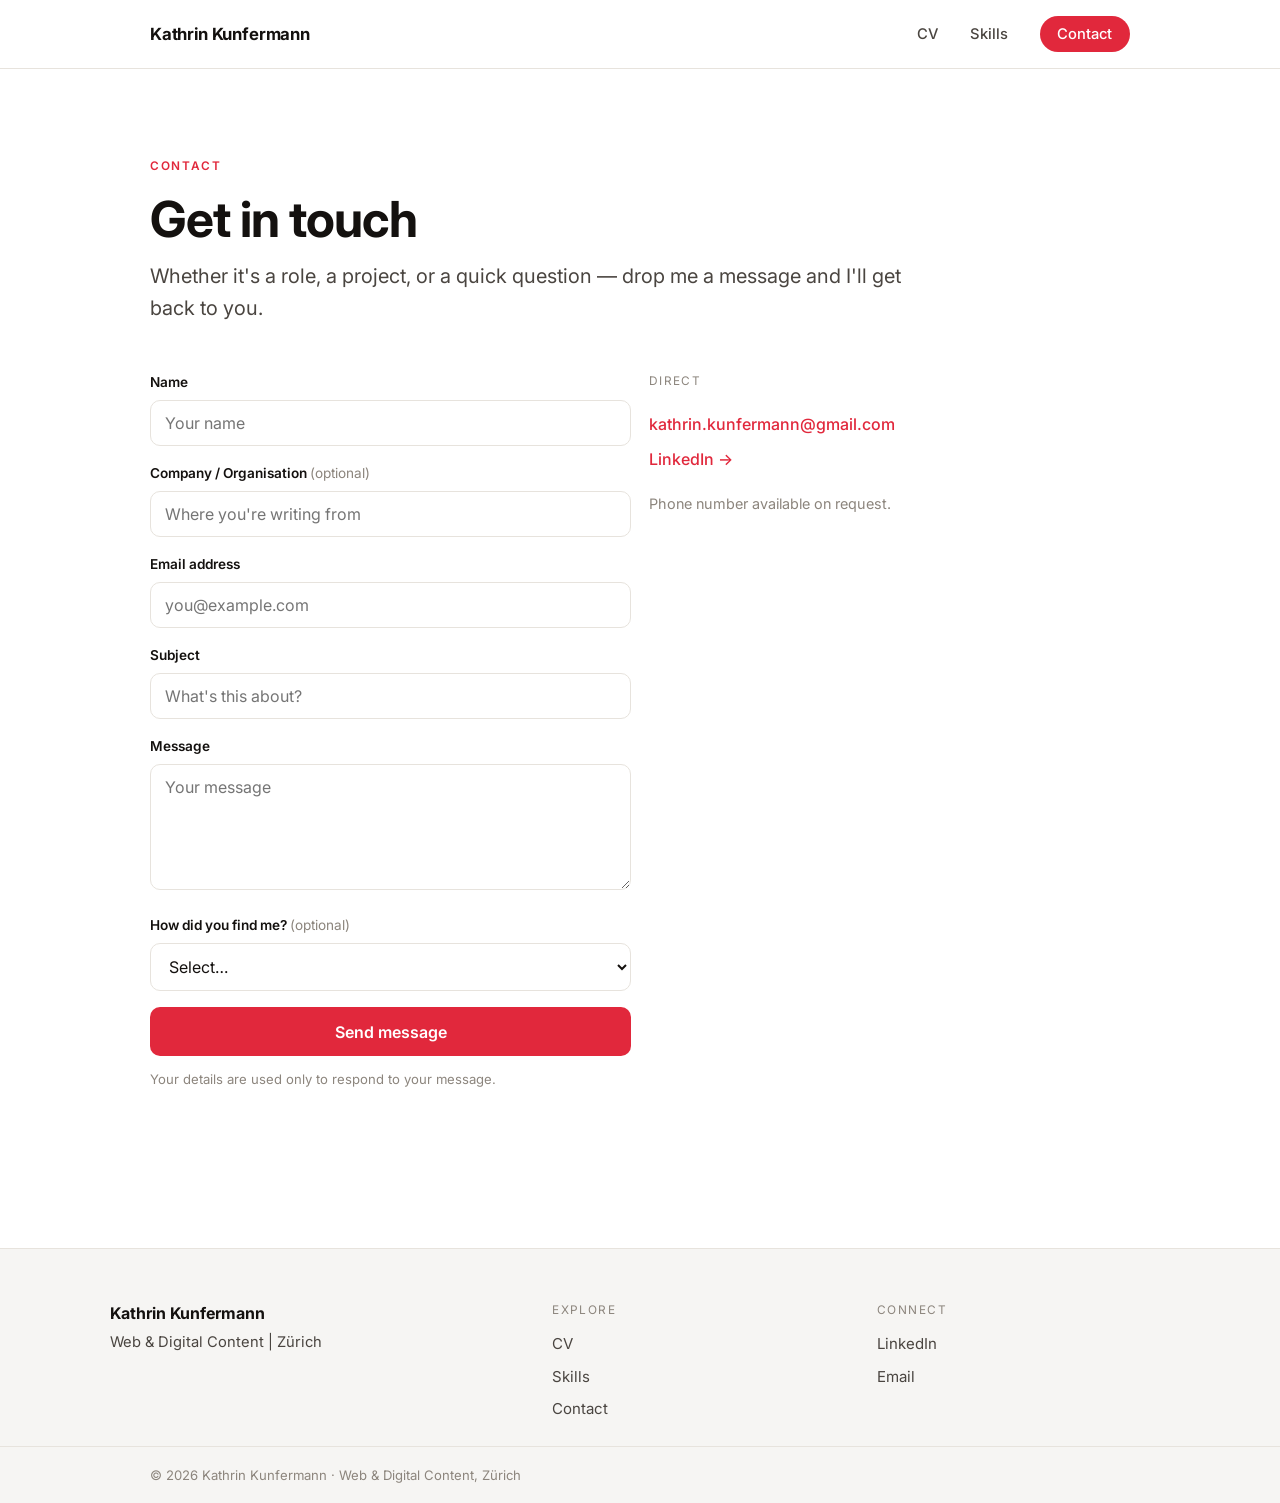
==== contact/index.html @ 90218838 "Build CV site: home, CV, skills, contact (AEM-at-EY, vibe coding, references on request)" ====
<!DOCTYPE html>
<html lang="en">
<head>
<meta charset="UTF-8" />
<meta name="viewport" content="width=device-width, initial-scale=1.0" />
<title>Contact — Kathrin Kunfermann</title>
<meta name="description" content="Get in touch with Kathrin Kunfermann — Web & Digital Content Manager, Zürich." />
<link rel="stylesheet" href="/style.css" />
</head>
<body>
  <header class="site-header">
    <div class="wrap nav">
      <a class="brand" href="/">Kathrin Kunfermann</a>
      <button class="menu-btn" aria-label="Menu"><span></span><span></span><span></span></button>
      <ul class="nav-links">
        <li><a href="/cv/">CV</a></li>
        <li><a href="/skills/">Skills</a></li>
        <li><a class="nav-cta active" href="/contact/">Contact</a></li>
      </ul>
    </div>
  </header>

  <main>
    <section class="section">
      <div class="wrap">
        <p class="eyebrow reveal">Contact</p>
        <h1 class="page-title reveal">Get in touch</h1>
        <p class="lead reveal" style="margin-bottom: clamp(2rem,5vw,3rem);">Whether it's a role, a project, or a quick question — drop me a message and I'll get back to you.</p>

        <div class="grid-2" style="align-items:start;">
          <div class="reveal">
            <form id="contact-form" class="form">
              <input type="hidden" name="access_key" value="YOUR_ACCESS_KEY_HERE" />
              <input type="hidden" name="from_name" value="kathrinkunfermann.ch contact form" />
              <input type="checkbox" name="botcheck" style="display:none" tabindex="-1" autocomplete="off" />

              <div class="field">
                <label for="name">Name</label>
                <input id="name" type="text" name="name" placeholder="Your name" required />
              </div>

              <div class="field">
                <label for="company">Company / Organisation <span class="opt">(optional)</span></label>
                <input id="company" type="text" name="company" placeholder="Where you're writing from" />
              </div>

              <div class="field">
                <label for="email">Email address</label>
                <input id="email" type="email" name="email" placeholder="you@example.com" required />
              </div>

              <div class="field">
                <label for="subject">Subject</label>
                <input id="subject" type="text" name="subject" placeholder="What's this about?" required />
              </div>

              <div class="field">
                <label for="message">Message</label>
                <textarea id="message" name="message" rows="5" placeholder="Your message" required></textarea>
              </div>

              <div class="field">
                <label for="source">How did you find me? <span class="opt">(optional)</span></label>
                <select id="source" name="source">
                  <option value="">Select…</option>
                  <option>LinkedIn</option>
                  <option>Job board</option>
                  <option>Direct application</option>
                  <option>Other</option>
                </select>
              </div>

              <button type="submit" class="btn-submit" id="submit-btn">Send message</button>
              <p class="privacy">Your details are used only to respond to your message.</p>
              <p class="form-status" id="status" role="status" aria-live="polite"></p>
            </form>

            <div class="thank-you" id="thank-you" hidden>
              <h3>Thanks — message sent.</h3>
              <p>I'll get back to you within 48 hours.</p>
            </div>
          </div>

          <aside class="contact-aside reveal">
            <p class="footer-col-label">Direct</p>
            <a href="mailto:kathrin.kunfermann@gmail.com">kathrin.kunfermann@gmail.com</a>
            <a href="https://www.linkedin.com/" target="_blank" rel="noopener">LinkedIn →</a>
            <p style="color:var(--ink-3); font-size:0.9rem; margin-top:0.6rem;">Phone number available on request.</p>
          </aside>
        </div>
      </div>
    </section>
  </main>

  <footer class="site-footer">
    <div class="wrap footer-grid">
      <div>
        <h4>Kathrin Kunfermann</h4>
        <p class="tagline">Web &amp; Digital Content&nbsp;|&nbsp;Zürich</p>
      </div>
      <div>
        <p class="footer-col-label">Explore</p>
        <ul class="footer-links">
          <li><a href="/cv/">CV</a></li>
          <li><a href="/skills/">Skills</a></li>
          <li><a href="/contact/">Contact</a></li>
        </ul>
      </div>
      <div>
        <p class="footer-col-label">Connect</p>
        <ul class="footer-links">
          <li><a href="https://www.linkedin.com/" target="_blank" rel="noopener">LinkedIn</a></li>
          <li><a href="mailto:kathrin.kunfermann@gmail.com">Email</a></li>
        </ul>
      </div>
    </div>
    <div class="footer-bottom"><div class="wrap">© 2026 Kathrin Kunfermann · Web &amp; Digital Content, Zürich</div></div>
  </footer>

  <script src="/app.js"></script>
  <script>
    const form = document.getElementById('contact-form');
    const status = document.getElementById('status');
    const btn = document.getElementById('submit-btn');
    const thankYou = document.getElementById('thank-you');

    form.addEventListener('submit', async (e) => {
      e.preventDefault();
      btn.disabled = true;
      status.textContent = 'Sending…';
      const data = Object.fromEntries(new FormData(form));
      try {
        const res = await fetch('https://api.web3forms.com/submit', {
          method: 'POST',
          headers: { 'Content-Type': 'application/json', 'Accept': 'application/json' },
          body: JSON.stringify(data)
        });
        const json = await res.json();
        if (json.success) {
          form.style.display = 'none';
          thankYou.hidden = false;
        } else {
          status.textContent = '⚠ ' + (json.message || 'Something went wrong, please try again.');
          btn.disabled = false;
        }
      } catch (err) {
        status.textContent = '⚠ Network error — please try again.';
        btn.disabled = false;
      }
    });
  </script>
</body>
</html>
---- style.css ----
/* ---------- Kathrin Kunfermann — CV site ---------- */
@import url('https://fonts.googleapis.com/css2?family=Inter:wght@400;500;600;700&display=swap');

:root {
  --bg: #ffffff;
  --bg-soft: #f6f5f3;
  --ink: #14110f;
  --ink-2: #4a4540;
  --ink-3: #8c857d;
  --line: #e7e3dd;
  --accent: #e1283c;
  --accent-dark: #b81d2e;
  --radius: 14px;
  --maxw: 1060px;
  --font: 'Inter', system-ui, -apple-system, sans-serif;
}

* { box-sizing: border-box; margin: 0; padding: 0; }

html { scroll-behavior: smooth; }

body {
  font-family: var(--font);
  font-size: 16px;
  line-height: 1.6;
  color: var(--ink);
  background: var(--bg);
  -webkit-font-smoothing: antialiased;
}

a { color: inherit; text-decoration: none; }

.wrap { max-width: var(--maxw); margin: 0 auto; padding: 0 clamp(1.2rem, 4vw, 2.5rem); }

/* ---------- Header ---------- */
.site-header {
  position: sticky;
  top: 0;
  z-index: 50;
  background: rgba(255,255,255,0.85);
  backdrop-filter: saturate(180%) blur(12px);
  border-bottom: 1px solid var(--line);
}
.nav {
  display: flex;
  align-items: center;
  justify-content: space-between;
  height: 68px;
}
.brand { font-weight: 700; font-size: 1.05rem; letter-spacing: -0.01em; }
.nav-links { display: flex; align-items: center; gap: clamp(1rem, 3vw, 2rem); list-style: none; }
.nav-links a {
  font-size: 0.92rem;
  font-weight: 500;
  color: var(--ink-2);
  padding: 0.3rem 0;
  border-bottom: 2px solid transparent;
  transition: color .2s, border-color .2s;
}
.nav-links a:hover { color: var(--ink); }
.nav-links a.active { color: var(--ink); border-color: var(--accent); }
.nav-cta {
  background: var(--accent);
  color: #fff !important;
  padding: 0.55rem 1.1rem !important;
  border-radius: 999px;
  border: none !important;
  font-weight: 600;
  transition: background .2s, transform .12s;
}
.nav-cta:hover { background: var(--accent-dark); }
.nav-cta:active { transform: translateY(1px); }

.menu-btn { display: none; background: none; border: none; cursor: pointer; padding: 8px; }
.menu-btn span { display: block; width: 22px; height: 2px; background: var(--ink); margin: 4px 0; transition: .25s; }

/* ---------- Generic sections ---------- */
.section { padding: clamp(3rem, 7vw, 5.5rem) 0; }
.eyebrow {
  font-size: 0.74rem;
  font-weight: 600;
  letter-spacing: 0.14em;
  text-transform: uppercase;
  color: var(--accent);
  margin-bottom: 1rem;
}
h1, h2, h3 { letter-spacing: -0.02em; line-height: 1.12; }
.page-title { font-size: clamp(2.1rem, 5vw, 3.1rem); font-weight: 700; margin-bottom: 0.8rem; }
.lead { font-size: clamp(1.05rem, 2.2vw, 1.25rem); color: var(--ink-2); max-width: 60ch; }

/* ---------- Hero ---------- */
.hero { padding: clamp(3.5rem, 9vw, 7rem) 0 clamp(2.5rem, 6vw, 4rem); }
.hero h1 { font-size: clamp(2.6rem, 7vw, 4.6rem); font-weight: 700; letter-spacing: -0.03em; }
.hero .role { font-size: clamp(1.05rem, 2.4vw, 1.35rem); color: var(--accent); font-weight: 600; margin: 0.6rem 0 1.6rem; }
.hero .summary { font-size: clamp(1.05rem, 2.2vw, 1.22rem); color: var(--ink-2); max-width: 65ch; margin-bottom: 2rem; }
.cta-row { display: flex; flex-wrap: wrap; gap: 0.8rem; }
.btn {
  display: inline-flex; align-items: center; gap: 0.5rem;
  font-weight: 600; font-size: 0.98rem;
  padding: 0.85rem 1.5rem; border-radius: 999px;
  transition: background .2s, transform .12s, border-color .2s;
}
.btn-primary { background: var(--accent); color: #fff; }
.btn-primary:hover { background: var(--accent-dark); }
.btn-ghost { border: 1.5px solid var(--line); color: var(--ink); }
.btn-ghost:hover { border-color: var(--ink-3); }
.btn:active { transform: translateY(1px); }

/* ---------- Stat cards ---------- */
.stats { display: grid; grid-template-columns: repeat(3, 1fr); gap: clamp(0.8rem, 2vw, 1.4rem); }
.stat {
  background: var(--bg-soft);
  border: 1px solid var(--line);
  border-radius: var(--radius);
  padding: clamp(1.4rem, 3vw, 2.2rem);
}
.stat .num { font-size: clamp(2rem, 5vw, 3rem); font-weight: 700; letter-spacing: -0.03em; }
.stat .num span { color: var(--accent); }
.stat .label { font-size: 0.9rem; color: var(--ink-2); margin-top: 0.4rem; }

/* ---------- Experience / cards ---------- */
.role-card {
  border: 1px solid var(--line);
  border-radius: var(--radius);
  padding: clamp(1.4rem, 3vw, 2rem);
  margin-bottom: 1.1rem;
  transition: box-shadow .2s, transform .2s;
}
.role-card:hover { box-shadow: 0 10px 30px rgba(20,17,15,0.06); transform: translateY(-2px); }
.role-head { display: flex; flex-wrap: wrap; justify-content: space-between; gap: 0.4rem 1rem; align-items: baseline; margin-bottom: 0.2rem; }
.role-title { font-size: 1.18rem; font-weight: 600; }
.role-company { color: var(--accent); font-weight: 600; }
.role-dates { font-size: 0.85rem; color: var(--ink-3); font-weight: 500; white-space: nowrap; }
.role-bullets { list-style: none; margin-top: 1rem; display: grid; gap: 0.7rem; }
.role-bullets li { position: relative; padding-left: 1.3rem; color: var(--ink-2); font-size: 0.98rem; }
.role-bullets li::before { content: ""; position: absolute; left: 0; top: 0.62em; width: 6px; height: 6px; border-radius: 50%; background: var(--accent); }
.role-bullets b { color: var(--ink); font-weight: 600; }

.note-line { font-size: 0.92rem; color: var(--ink-3); margin-top: 1.6rem; font-style: italic; }

/* ---------- Education / two-column ---------- */
.grid-2 { display: grid; grid-template-columns: 1fr 1fr; gap: 1.1rem; }
.mini-card { border: 1px solid var(--line); border-radius: var(--radius); padding: 1.3rem 1.5rem; }
.mini-card .deg { font-weight: 600; font-size: 1.02rem; }
.mini-card .school { color: var(--ink-2); }
.mini-card .when { font-size: 0.85rem; color: var(--ink-3); margin-top: 0.2rem; }

/* ---------- Skills ---------- */
.skill-grid { display: grid; grid-template-columns: repeat(2, 1fr); gap: 1.1rem; }
.skill-card { border: 1px solid var(--line); border-radius: var(--radius); padding: clamp(1.3rem, 3vw, 1.8rem); background: var(--bg); }
.skill-card h3 { font-size: 1.05rem; font-weight: 600; margin-bottom: 0.9rem; }
.tags { display: flex; flex-wrap: wrap; gap: 0.45rem; }
.tag {
  font-size: 0.85rem; color: var(--ink-2);
  background: var(--bg-soft); border: 1px solid var(--line);
  padding: 0.35rem 0.75rem; border-radius: 999px;
}
.tag.lead { background: var(--accent); color: #fff; border-color: var(--accent); font-weight: 600; }
.langs { display: flex; flex-wrap: wrap; gap: 0.7rem 1.6rem; }
.lang { font-size: 0.98rem; }
.lang b { font-weight: 600; }
.lang span { color: var(--ink-3); }

/* ---------- Contact form ---------- */
.form { max-width: 600px; }
.field { margin-bottom: 1.05rem; }
.field label { display: block; font-size: 0.85rem; font-weight: 600; margin-bottom: 0.4rem; }
.field .opt { color: var(--ink-3); font-weight: 400; }
.field input, .field textarea, .field select {
  width: 100%; font-family: inherit; font-size: 1rem; color: var(--ink);
  background: var(--bg); border: 1.5px solid var(--line); border-radius: 10px;
  padding: 0.75rem 0.9rem; transition: border-color .2s, box-shadow .2s;
}
.field input:focus, .field textarea:focus, .field select:focus {
  outline: none; border-color: var(--accent);
  box-shadow: 0 0 0 3px rgba(225,40,60,0.12);
}
.field textarea { resize: vertical; min-height: 120px; }
.btn-submit {
  width: 100%; font-family: inherit; font-weight: 600; font-size: 1rem;
  color: #fff; background: var(--accent); border: none; border-radius: 10px;
  padding: 0.9rem; cursor: pointer; transition: background .2s, transform .12s;
}
.btn-submit:hover { background: var(--accent-dark); }
.btn-submit:active { transform: translateY(1px); }
.btn-submit:disabled { opacity: .6; cursor: default; }
.privacy { font-size: 0.82rem; color: var(--ink-3); margin-top: 0.8rem; }
.form-status { margin-top: 1rem; font-weight: 600; min-height: 1.4em; }
.contact-aside { display: flex; flex-direction: column; gap: 0.6rem; }
.contact-aside a { color: var(--accent); font-weight: 500; }

.thank-you { border: 1px solid var(--line); border-radius: var(--radius); padding: 2rem; text-align: center; }
.thank-you h3 { font-size: 1.4rem; margin-bottom: 0.5rem; }
.thank-you p { color: var(--ink-2); }

/* ---------- Footer ---------- */
.site-footer { border-top: 1px solid var(--line); background: var(--bg-soft); margin-top: 2rem; }
.footer-grid { display: grid; grid-template-columns: 1.4fr 1fr 1fr; gap: 2rem; padding: clamp(2.2rem, 5vw, 3.2rem) 0 1.5rem; }
.footer-grid h4 { font-size: 1rem; font-weight: 700; margin-bottom: 0.3rem; }
.footer-grid .tagline { color: var(--ink-2); font-size: 0.92rem; }
.footer-col-label { font-size: 0.74rem; letter-spacing: 0.12em; text-transform: uppercase; color: var(--ink-3); margin-bottom: 0.7rem; }
.footer-links { list-style: none; display: grid; gap: 0.45rem; }
.footer-links a { color: var(--ink-2); font-size: 0.94rem; }
.footer-links a:hover { color: var(--accent); }
.footer-bottom { border-top: 1px solid var(--line); padding: 1.1rem 0; font-size: 0.82rem; color: var(--ink-3); }

/* ---------- Reveal animation ---------- */
.reveal { opacity: 0; transform: translateY(18px); transition: opacity .7s ease, transform .7s ease; }
.reveal.in { opacity: 1; transform: none; }

/* ---------- Responsive ---------- */
@media (max-width: 760px) {
  .nav-links {
    position: fixed; inset: 68px 0 auto 0;
    flex-direction: column; align-items: flex-start; gap: 0;
    background: var(--bg); border-bottom: 1px solid var(--line);
    padding: 0.5rem clamp(1.2rem, 4vw, 2.5rem) 1rem;
    transform: translateY(-120%); transition: transform .3s ease;
  }
  .nav-links.open { transform: translateY(0); }
  .nav-links li { width: 100%; }
  .nav-links a { display: block; padding: 0.8rem 0; width: 100%; }
  .nav-links .nav-cta { display: inline-block; margin-top: 0.5rem; }
  .menu-btn { display: block; }
  .stats { grid-template-columns: 1fr; }
  .grid-2, .skill-grid { grid-template-columns: 1fr; }
  .footer-grid { grid-template-columns: 1fr; gap: 1.6rem; }
}

@media (prefers-reduced-motion: reduce) {
  * { scroll-behavior: auto; }
  .reveal { opacity: 1 !important; transform: none !important; transition: none; }
}
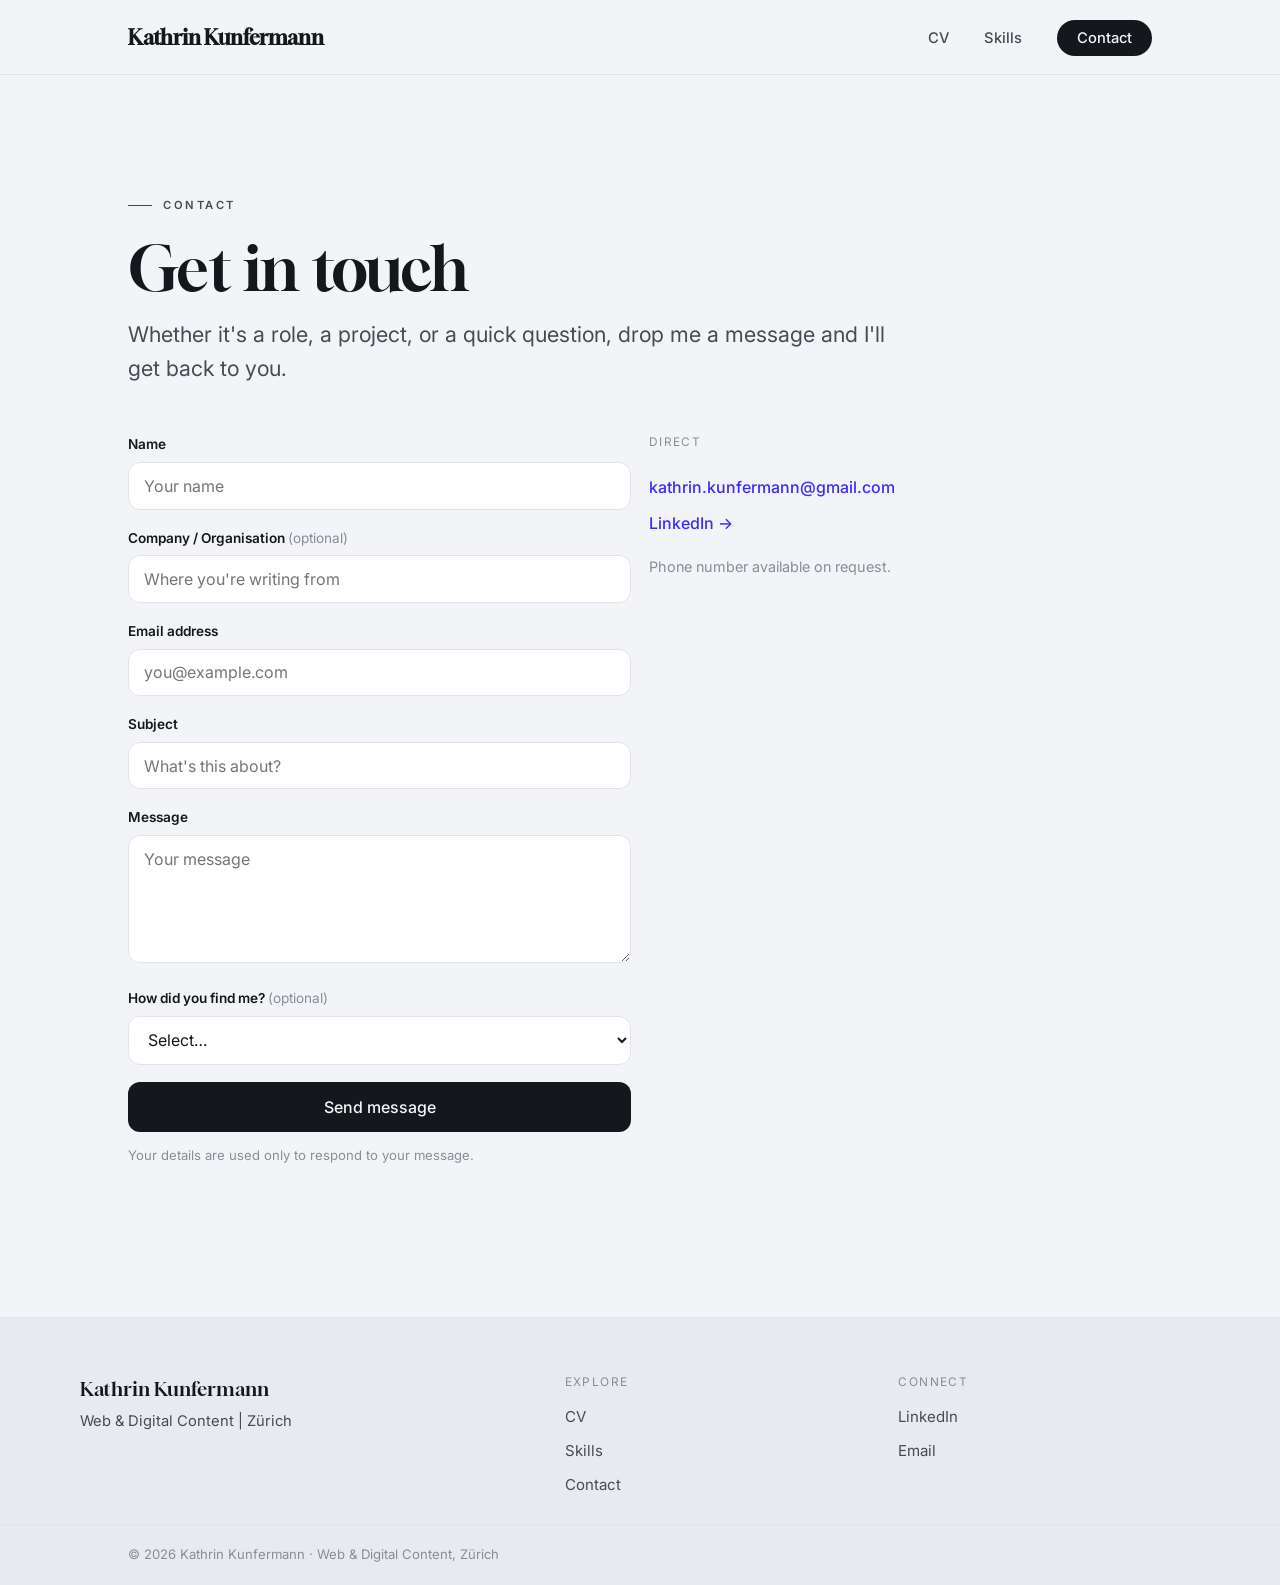
==== commit b22aa773: "Link portfolio images+URLs, drop one item, remove all dashes (reworded)" ====
--- a/contact/index.html
+++ b/contact/index.html
@@ -3,8 +3,8 @@
 <head>
 <meta charset="UTF-8" />
 <meta name="viewport" content="width=device-width, initial-scale=1.0" />
-<title>Contact — Kathrin Kunfermann</title>
-<meta name="description" content="Get in touch with Kathrin Kunfermann — Web & Digital Content Manager, Zürich." />
+<title>Contact · Kathrin Kunfermann</title>
+<meta name="description" content="Get in touch with Kathrin Kunfermann, Web & Digital Content Manager, Zürich." />
 <link rel="stylesheet" href="/style.css" />
 </head>
 <body>
@@ -25,12 +25,12 @@
       <div class="wrap">
         <p class="eyebrow reveal">Contact</p>
         <h1 class="page-title reveal">Get in touch</h1>
-        <p class="lead reveal" style="margin-bottom: clamp(2rem,5vw,3rem);">Whether it's a role, a project, or a quick question — drop me a message and I'll get back to you.</p>
+        <p class="lead reveal" style="margin-bottom: clamp(2rem,5vw,3rem);">Whether it's a role, a project, or a quick question, drop me a message and I'll get back to you.</p>
 
         <div class="grid-2" style="align-items:start;">
           <div class="reveal">
             <form id="contact-form" class="form">
-              <input type="hidden" name="access_key" value="YOUR_ACCESS_KEY_HERE" />
+              <input type="hidden" name="access_key" value="0514edf4-e947-4f63-b683-f4f6b9c98049" />
               <input type="hidden" name="from_name" value="kathrinkunfermann.ch contact form" />
               <input type="checkbox" name="botcheck" style="display:none" tabindex="-1" autocomplete="off" />
 
@@ -76,7 +76,7 @@
             </form>
 
             <div class="thank-you" id="thank-you" hidden>
-              <h3>Thanks — message sent.</h3>
+              <h3>Thanks, message sent.</h3>
               <p>I'll get back to you within 48 hours.</p>
             </div>
           </div>
@@ -144,7 +144,7 @@
           btn.disabled = false;
         }
       } catch (err) {
-        status.textContent = '⚠ Network error — please try again.';
+        status.textContent = '⚠ Network error. Please try again.';
         btn.disabled = false;
       }
     });
--- a/style.css
+++ b/style.css
@@ -1,233 +1,232 @@
-/* ---------- Kathrin Kunfermann — CV site ---------- */
-@import url('https://fonts.googleapis.com/css2?family=Inter:wght@400;500;600;700&display=swap');
+/* ---------- Kathrin Kunfermann — editorial portfolio ---------- */
+@import url('https://fonts.googleapis.com/css2?family=Gloock&family=Inter:wght@400;500;600&display=swap');
 
 :root {
-  --bg: #ffffff;
-  --bg-soft: #f6f5f3;
-  --ink: #14110f;
-  --ink-2: #4a4540;
-  --ink-3: #8c857d;
-  --line: #e7e3dd;
-  --accent: #e1283c;
-  --accent-dark: #b81d2e;
-  --radius: 14px;
-  --maxw: 1060px;
-  --font: 'Inter', system-ui, -apple-system, sans-serif;
+  --bg: #f3f4f7;          /* Cool light grey */
+  --bg-2: #e8eaef;
+  --paper: #ffffff;
+  --ink: #15171c;         /* Cool near-black */
+  --brown: #15171c;       /* Feature block (cool near-black) */
+  --ink-2: #474b54;
+  --ink-3: #898d97;
+  --line: #e1e3e9;
+  --accent: #3b2bff;      /* Punchy electric ultramarine */
+  --accent-dark: #2a1ce0;
+  --radius: 16px;
+  --maxw: 1120px;
+  --serif: 'Gloock', Georgia, serif;
+  --sans: 'Inter', system-ui, -apple-system, sans-serif;
 }
 
 * { box-sizing: border-box; margin: 0; padding: 0; }
-
 html { scroll-behavior: smooth; }
-
 body {
-  font-family: var(--font);
-  font-size: 16px;
-  line-height: 1.6;
-  color: var(--ink);
-  background: var(--bg);
+  font-family: var(--sans);
+  font-size: 16px; line-height: 1.65;
+  color: var(--ink); background: var(--bg);
   -webkit-font-smoothing: antialiased;
 }
-
 a { color: inherit; text-decoration: none; }
-
-.wrap { max-width: var(--maxw); margin: 0 auto; padding: 0 clamp(1.2rem, 4vw, 2.5rem); }
+.wrap { max-width: var(--maxw); margin: 0 auto; padding: 0 clamp(1.3rem, 5vw, 3rem); }
 
 /* ---------- Header ---------- */
 .site-header {
-  position: sticky;
-  top: 0;
-  z-index: 50;
-  background: rgba(255,255,255,0.85);
-  backdrop-filter: saturate(180%) blur(12px);
+  position: sticky; top: 0; z-index: 50;
+  background: color-mix(in srgb, var(--bg) 82%, transparent);
+  backdrop-filter: saturate(180%) blur(14px);
   border-bottom: 1px solid var(--line);
 }
-.nav {
-  display: flex;
-  align-items: center;
-  justify-content: space-between;
-  height: 68px;
-}
-.brand { font-weight: 700; font-size: 1.05rem; letter-spacing: -0.01em; }
-.nav-links { display: flex; align-items: center; gap: clamp(1rem, 3vw, 2rem); list-style: none; }
-.nav-links a {
-  font-size: 0.92rem;
-  font-weight: 500;
-  color: var(--ink-2);
-  padding: 0.3rem 0;
-  border-bottom: 2px solid transparent;
-  transition: color .2s, border-color .2s;
-}
+.nav { display: flex; align-items: center; justify-content: space-between; height: 74px; }
+.brand { font-family: var(--serif); font-weight: 600; font-size: 1.25rem; letter-spacing: -0.01em; }
+.nav-links { display: flex; align-items: center; gap: clamp(1rem, 3vw, 2.2rem); list-style: none; }
+.nav-links a { font-size: 0.92rem; font-weight: 500; color: var(--ink-2); padding: 0.3rem 0; border-bottom: 1.5px solid transparent; transition: color .2s, border-color .2s; }
 .nav-links a:hover { color: var(--ink); }
 .nav-links a.active { color: var(--ink); border-color: var(--accent); }
-.nav-cta {
-  background: var(--accent);
-  color: #fff !important;
-  padding: 0.55rem 1.1rem !important;
-  border-radius: 999px;
-  border: none !important;
-  font-weight: 600;
-  transition: background .2s, transform .12s;
-}
-.nav-cta:hover { background: var(--accent-dark); }
+.nav-cta { background: var(--ink); color: var(--bg) !important; padding: 0.55rem 1.25rem !important; border-radius: 999px; border: none !important; font-weight: 500; transition: background .2s, transform .12s; }
+.nav-cta:hover { background: var(--accent); }
 .nav-cta:active { transform: translateY(1px); }
-
 .menu-btn { display: none; background: none; border: none; cursor: pointer; padding: 8px; }
 .menu-btn span { display: block; width: 22px; height: 2px; background: var(--ink); margin: 4px 0; transition: .25s; }
 
-/* ---------- Generic sections ---------- */
-.section { padding: clamp(3rem, 7vw, 5.5rem) 0; }
-.eyebrow {
-  font-size: 0.74rem;
-  font-weight: 600;
-  letter-spacing: 0.14em;
-  text-transform: uppercase;
-  color: var(--accent);
-  margin-bottom: 1rem;
-}
-h1, h2, h3 { letter-spacing: -0.02em; line-height: 1.12; }
-.page-title { font-size: clamp(2.1rem, 5vw, 3.1rem); font-weight: 700; margin-bottom: 0.8rem; }
-.lead { font-size: clamp(1.05rem, 2.2vw, 1.25rem); color: var(--ink-2); max-width: 60ch; }
-
-/* ---------- Hero ---------- */
-.hero { padding: clamp(3.5rem, 9vw, 7rem) 0 clamp(2.5rem, 6vw, 4rem); }
-.hero h1 { font-size: clamp(2.6rem, 7vw, 4.6rem); font-weight: 700; letter-spacing: -0.03em; }
-.hero .role { font-size: clamp(1.05rem, 2.4vw, 1.35rem); color: var(--accent); font-weight: 600; margin: 0.6rem 0 1.6rem; }
-.hero .summary { font-size: clamp(1.05rem, 2.2vw, 1.22rem); color: var(--ink-2); max-width: 65ch; margin-bottom: 2rem; }
+/* ---------- Sections / type ---------- */
+.section { padding: clamp(3.5rem, 9vw, 7rem) 0; }
+.eyebrow { display: inline-flex; align-items: center; gap: 0.7rem; font-size: 0.7rem; font-weight: 600; letter-spacing: 0.22em; text-transform: uppercase; color: var(--ink-2); margin-bottom: 1.3rem; }
+.eyebrow::before { content: ""; width: 24px; height: 1px; background: var(--accent); }
+h1, h2, h3 { font-family: var(--serif); font-weight: 400; letter-spacing: -0.015em; line-height: 1.1; }
+.page-title { font-size: clamp(2.4rem, 6vw, 3.8rem); margin-bottom: 1rem; }
+.lead { font-size: clamp(1.1rem, 2.2vw, 1.35rem); color: var(--ink-2); max-width: 60ch; line-height: 1.55; }
+.section-head { max-width: 720px; margin-bottom: clamp(2rem, 5vw, 3.5rem); }
+.section-head h2 { font-size: clamp(1.9rem, 4.5vw, 3rem); }
+
+/* ---------- Hero (modern) ---------- */
+.hero { padding: clamp(2.5rem, 6vw, 4rem) 0 clamp(2.5rem, 6vw, 4rem); }
+.hero-meta { display: flex; flex-wrap: wrap; align-items: center; gap: 0.8rem 1.4rem; padding-bottom: clamp(1.5rem, 4vw, 2.6rem); margin-bottom: clamp(1.8rem, 4vw, 2.8rem); border-bottom: 1px solid var(--line); font-size: 0.82rem; letter-spacing: 0.08em; text-transform: uppercase; color: var(--ink-3); font-weight: 500; }
+.hero-meta .badge { display: inline-flex; align-items: center; gap: 0.45rem; color: var(--ink); background: var(--paper); border: 1px solid var(--line); padding: 0.3rem 0.8rem; border-radius: 999px; letter-spacing: 0.04em; text-transform: none; font-size: 0.8rem; }
+.hero-meta .dot { width: 7px; height: 7px; border-radius: 50%; background: var(--accent); box-shadow: 0 0 0 3px color-mix(in srgb, var(--accent) 25%, transparent); }
+.hero-meta .spacer { margin-left: auto; }
+.hero h1 { font-size: clamp(3rem, 11vw, 7.4rem); font-weight: 400; letter-spacing: -0.005em; line-height: 1; }
+.hero h1 em { font-style: italic; color: var(--accent); }
+.hero-body { display: grid; grid-template-columns: 1fr 0.7fr; gap: clamp(2rem, 6vw, 4rem); align-items: end; margin-top: clamp(2rem, 5vw, 3.2rem); }
+.hero .role { font-family: var(--sans); font-size: clamp(0.95rem, 2vw, 1.12rem); color: var(--ink); font-weight: 600; margin: 0 0 1.2rem; letter-spacing: 0.01em; }
+.hero .role span { color: var(--ink-3); margin: 0 0.5rem; font-weight: 400; }
+.hero .summary { font-size: clamp(1.05rem, 2.2vw, 1.22rem); color: var(--ink-2); max-width: 56ch; margin-bottom: 2rem; }
+.portrait { width: 100%; max-width: 360px; aspect-ratio: 4/5; object-fit: cover; border-radius: var(--radius); justify-self: end; filter: grayscale(100%) contrast(1.02); box-shadow: 0 24px 60px rgba(24,25,27,0.18); }
+@media (max-width: 800px) { .hero-body { grid-template-columns: 1fr; align-items: start; } .portrait { max-width: 260px; order: -1; justify-self: start; } .hero-meta .spacer { display: none; } }
+
 .cta-row { display: flex; flex-wrap: wrap; gap: 0.8rem; }
-.btn {
-  display: inline-flex; align-items: center; gap: 0.5rem;
-  font-weight: 600; font-size: 0.98rem;
-  padding: 0.85rem 1.5rem; border-radius: 999px;
-  transition: background .2s, transform .12s, border-color .2s;
-}
-.btn-primary { background: var(--accent); color: #fff; }
-.btn-primary:hover { background: var(--accent-dark); }
-.btn-ghost { border: 1.5px solid var(--line); color: var(--ink); }
-.btn-ghost:hover { border-color: var(--ink-3); }
+.btn { display: inline-flex; align-items: center; gap: 0.5rem; font-weight: 500; font-size: 0.98rem; padding: 0.9rem 1.6rem; border-radius: 999px; transition: background .2s, transform .12s, border-color .2s, color .2s; }
+.btn-primary { background: var(--ink); color: var(--bg); }
+.btn-primary:hover { background: var(--accent); }
+.btn-ghost { border: 1.5px solid var(--ink); color: var(--ink); }
+.btn-ghost:hover { background: var(--ink); color: var(--bg); }
 .btn:active { transform: translateY(1px); }
 
+/* ---------- Statement / quote ---------- */
+.statement { background: var(--brown); color: #efe9e2; }
+.statement .wrap { padding-top: clamp(4rem,10vw,7rem); padding-bottom: clamp(4rem,10vw,7rem); }
+.statement p { font-family: var(--serif); font-size: clamp(1.8rem, 4.5vw, 3.2rem); font-weight: 400; line-height: 1.2; letter-spacing: -0.01em; max-width: 18ch; }
+.statement p em { font-style: italic; color: #9d92ff; }
+
 /* ---------- Stat cards ---------- */
-.stats { display: grid; grid-template-columns: repeat(3, 1fr); gap: clamp(0.8rem, 2vw, 1.4rem); }
-.stat {
-  background: var(--bg-soft);
-  border: 1px solid var(--line);
-  border-radius: var(--radius);
-  padding: clamp(1.4rem, 3vw, 2.2rem);
-}
-.stat .num { font-size: clamp(2rem, 5vw, 3rem); font-weight: 700; letter-spacing: -0.03em; }
+.stats { display: grid; grid-template-columns: repeat(4, 1fr); gap: clamp(0.8rem, 2vw, 1.4rem); }
+.stat { padding: clamp(1.2rem, 3vw, 1.8rem) 0; border-top: 1.5px solid var(--ink); }
+.stat .num { font-family: var(--serif); font-size: clamp(2rem, 5vw, 3.1rem); font-weight: 500; letter-spacing: -0.03em; }
 .stat .num span { color: var(--accent); }
-.stat .label { font-size: 0.9rem; color: var(--ink-2); margin-top: 0.4rem; }
-
-/* ---------- Experience / cards ---------- */
-.role-card {
-  border: 1px solid var(--line);
-  border-radius: var(--radius);
-  padding: clamp(1.4rem, 3vw, 2rem);
-  margin-bottom: 1.1rem;
-  transition: box-shadow .2s, transform .2s;
-}
-.role-card:hover { box-shadow: 0 10px 30px rgba(20,17,15,0.06); transform: translateY(-2px); }
+.stat .label { font-size: 0.88rem; color: var(--ink-2); margin-top: 0.4rem; }
+@media (max-width: 760px) { .stats { grid-template-columns: 1fr 1fr; } }
+
+/* ---------- Services / "What I do" ---------- */
+.svc-grid { display: grid; grid-template-columns: repeat(2, 1fr); gap: 1.1rem; }
+.svc-card { background: var(--paper); border: 1px solid var(--line); border-radius: var(--radius); padding: clamp(1.6rem, 3vw, 2.3rem); transition: transform .2s, box-shadow .2s; }
+.svc-card:hover { transform: translateY(-3px); box-shadow: 0 16px 40px rgba(26,24,20,0.07); }
+.svc-num { font-family: var(--serif); font-size: 1.4rem; color: var(--accent); }
+.svc-card h3 { font-size: 1.4rem; margin: 0.7rem 0 0.7rem; }
+.svc-card p { color: var(--ink-2); font-size: 0.98rem; }
+@media (max-width: 760px) { .svc-grid { grid-template-columns: 1fr; } }
+
+/* ---------- Portfolio grid ---------- */
+.pf-grid { display: grid; grid-template-columns: repeat(2, 1fr); gap: clamp(1.4rem, 3vw, 2.4rem); }
+.pf-card { display: block; color: inherit; }
+.pf-visual {
+  position: relative; aspect-ratio: 3/2; border-radius: var(--radius); overflow: hidden;
+  display: flex; align-items: flex-end; padding: clamp(1.2rem, 3vw, 1.8rem);
+  background-size: cover; background-position: center;
+  transition: transform .35s ease;
+}
+.pf-card:hover .pf-visual { transform: translateY(-4px); }
+.pf-visual::after { content: ""; position: absolute; inset: 0; background: linear-gradient(180deg, rgba(8,8,16,0) 30%, rgba(8,8,16,0.62) 100%); }
+.pf-visual.duotone-1 { background-image: linear-gradient(135deg, #3b2bff, #8f86ff); }
+.pf-visual.duotone-2 { background-image: linear-gradient(135deg, #15171c, #3a3f4d); }
+.pf-visual.duotone-3 { background-image: linear-gradient(135deg, #1f6f6a, #57c3bb); }
+.pf-visual.duotone-4 { background-image: linear-gradient(135deg, #5b3df5, #b39bff); }
+.pf-visual.duotone-5 { background-image: linear-gradient(135deg, #244641, #6b9a8f); }
+.pf-visual.duotone-6 { background-image: linear-gradient(135deg, #2a3b8f, #6f8bd6); }
+.pf-visual.duotone-7 { background-image: linear-gradient(135deg, #1a2a4a, #4a6aa0); }
+.pf-visual .pf-tag { position: relative; z-index: 1; color: #fff; font-size: 0.78rem; letter-spacing: 0.08em; text-transform: uppercase; font-weight: 500; opacity: 0.9; }
+.pf-body { padding-top: 1rem; }
+.pf-meta { display: flex; gap: 0.6rem; align-items: baseline; font-size: 0.8rem; color: var(--ink-3); letter-spacing: 0.04em; text-transform: uppercase; margin-bottom: 0.4rem; }
+.pf-meta .yr::before { content: "·"; margin-right: 0.6rem; color: var(--ink-3); }
+.pf-card h3 { font-size: clamp(1.2rem, 2.4vw, 1.5rem); margin-bottom: 0.5rem; }
+.pf-card p { color: var(--ink-2); font-size: 0.96rem; }
+.pf-link { display: inline-flex; align-items: center; gap: 0.35rem; margin-top: 0.7rem; font-weight: 500; font-size: 0.9rem; color: var(--accent); }
+.pf-link::after { content: "↗"; font-size: 0.85em; }
+.pf-card:hover .pf-link { text-decoration: underline; }
+@media (max-width: 760px) { .pf-grid { grid-template-columns: 1fr; } }
+
+/* ---------- Experience / work cards ---------- */
+.role-card { border-top: 1px solid var(--line); padding: clamp(1.6rem, 3vw, 2.2rem) 0; transition: padding-left .2s; }
+.role-card:first-of-type { border-top: 1.5px solid var(--ink); }
 .role-head { display: flex; flex-wrap: wrap; justify-content: space-between; gap: 0.4rem 1rem; align-items: baseline; margin-bottom: 0.2rem; }
-.role-title { font-size: 1.18rem; font-weight: 600; }
-.role-company { color: var(--accent); font-weight: 600; }
+.role-title { font-family: var(--serif); font-size: 1.4rem; font-weight: 500; }
+.role-company { color: var(--accent); font-weight: 500; }
 .role-dates { font-size: 0.85rem; color: var(--ink-3); font-weight: 500; white-space: nowrap; }
-.role-bullets { list-style: none; margin-top: 1rem; display: grid; gap: 0.7rem; }
-.role-bullets li { position: relative; padding-left: 1.3rem; color: var(--ink-2); font-size: 0.98rem; }
+.role-bullets { list-style: none; margin-top: 1.1rem; display: grid; gap: 0.7rem; max-width: 70ch; }
+.role-bullets li { position: relative; padding-left: 1.3rem; color: var(--ink-2); font-size: 0.99rem; }
 .role-bullets li::before { content: ""; position: absolute; left: 0; top: 0.62em; width: 6px; height: 6px; border-radius: 50%; background: var(--accent); }
 .role-bullets b { color: var(--ink); font-weight: 600; }
-
-.note-line { font-size: 0.92rem; color: var(--ink-3); margin-top: 1.6rem; font-style: italic; }
+.role-company-link { display: inline-flex; align-items: center; gap: 0.3rem; }
+.role-company-link::after { content: "↗"; font-size: 0.8em; opacity: 0.7; }
+.role-company-link:hover { text-decoration: underline; }
+.note-line { font-size: 0.92rem; color: var(--ink-3); margin-top: 2rem; font-style: italic; }
+
+/* ---------- Logo strip ---------- */
+.logos-strip { display: flex; flex-wrap: wrap; align-items: center; gap: clamp(1.6rem, 5vw, 3.4rem); }
+.logos-strip a { display: inline-flex; align-items: center; opacity: 0.75; transition: opacity .2s, transform .12s; filter: grayscale(100%); }
+.logos-strip a:hover { opacity: 1; transform: translateY(-1px); filter: grayscale(0%); }
+.logo-img { width: auto; object-fit: contain; display: block; }
+.logo-irsuite { height: 26px; }
+.logo-ey { height: 48px; }
+.logo-hyatt { height: 22px; }
+.wordmark { font-weight: 800; letter-spacing: -0.02em; font-size: 1.35rem; }
+.wm-posmo { color: var(--ink); }
 
 /* ---------- Education / two-column ---------- */
 .grid-2 { display: grid; grid-template-columns: 1fr 1fr; gap: 1.1rem; }
-.mini-card { border: 1px solid var(--line); border-radius: var(--radius); padding: 1.3rem 1.5rem; }
-.mini-card .deg { font-weight: 600; font-size: 1.02rem; }
+.mini-card { border: 1px solid var(--line); background: var(--paper); border-radius: var(--radius); padding: 1.5rem 1.7rem; }
+.mini-card .deg { font-family: var(--serif); font-weight: 500; font-size: 1.15rem; }
 .mini-card .school { color: var(--ink-2); }
 .mini-card .when { font-size: 0.85rem; color: var(--ink-3); margin-top: 0.2rem; }
+@media (max-width: 760px) { .grid-2 { grid-template-columns: 1fr; } }
 
 /* ---------- Skills ---------- */
 .skill-grid { display: grid; grid-template-columns: repeat(2, 1fr); gap: 1.1rem; }
-.skill-card { border: 1px solid var(--line); border-radius: var(--radius); padding: clamp(1.3rem, 3vw, 1.8rem); background: var(--bg); }
-.skill-card h3 { font-size: 1.05rem; font-weight: 600; margin-bottom: 0.9rem; }
+.skill-card { border: 1px solid var(--line); background: var(--paper); border-radius: var(--radius); padding: clamp(1.4rem, 3vw, 2rem); }
+.skill-card h3 { font-size: 1.25rem; margin-bottom: 1rem; }
 .tags { display: flex; flex-wrap: wrap; gap: 0.45rem; }
-.tag {
-  font-size: 0.85rem; color: var(--ink-2);
-  background: var(--bg-soft); border: 1px solid var(--line);
-  padding: 0.35rem 0.75rem; border-radius: 999px;
-}
-.tag.lead { background: var(--accent); color: #fff; border-color: var(--accent); font-weight: 600; }
-.langs { display: flex; flex-wrap: wrap; gap: 0.7rem 1.6rem; }
-.lang { font-size: 0.98rem; }
-.lang b { font-weight: 600; }
-.lang span { color: var(--ink-3); }
+.tag { font-size: 0.85rem; color: var(--ink-2); background: var(--bg-2); border: 1px solid var(--line); padding: 0.35rem 0.8rem; border-radius: 999px; }
+.tag.lead { background: var(--accent); color: #fff; border-color: var(--accent); font-weight: 500; }
+.langs { display: flex; flex-wrap: wrap; gap: 0.7rem 1.8rem; }
+.lang { font-size: 1rem; } .lang b { font-weight: 600; } .lang span { color: var(--ink-3); }
+@media (max-width: 760px) { .skill-grid { grid-template-columns: 1fr; } }
 
 /* ---------- Contact form ---------- */
 .form { max-width: 600px; }
 .field { margin-bottom: 1.05rem; }
 .field label { display: block; font-size: 0.85rem; font-weight: 600; margin-bottom: 0.4rem; }
 .field .opt { color: var(--ink-3); font-weight: 400; }
-.field input, .field textarea, .field select {
-  width: 100%; font-family: inherit; font-size: 1rem; color: var(--ink);
-  background: var(--bg); border: 1.5px solid var(--line); border-radius: 10px;
-  padding: 0.75rem 0.9rem; transition: border-color .2s, box-shadow .2s;
-}
-.field input:focus, .field textarea:focus, .field select:focus {
-  outline: none; border-color: var(--accent);
-  box-shadow: 0 0 0 3px rgba(225,40,60,0.12);
-}
+.field input, .field textarea, .field select { width: 100%; font-family: inherit; font-size: 1rem; color: var(--ink); background: var(--paper); border: 1.5px solid var(--line); border-radius: 12px; padding: 0.8rem 0.95rem; transition: border-color .2s, box-shadow .2s; }
+.field input:focus, .field textarea:focus, .field select:focus { outline: none; border-color: var(--accent); box-shadow: 0 0 0 3px rgba(180,98,63,0.14); }
 .field textarea { resize: vertical; min-height: 120px; }
-.btn-submit {
-  width: 100%; font-family: inherit; font-weight: 600; font-size: 1rem;
-  color: #fff; background: var(--accent); border: none; border-radius: 10px;
-  padding: 0.9rem; cursor: pointer; transition: background .2s, transform .12s;
-}
-.btn-submit:hover { background: var(--accent-dark); }
+.btn-submit { width: 100%; font-family: inherit; font-weight: 500; font-size: 1rem; color: var(--bg); background: var(--ink); border: none; border-radius: 12px; padding: 0.95rem; cursor: pointer; transition: background .2s, transform .12s; }
+.btn-submit:hover { background: var(--accent); }
 .btn-submit:active { transform: translateY(1px); }
 .btn-submit:disabled { opacity: .6; cursor: default; }
 .privacy { font-size: 0.82rem; color: var(--ink-3); margin-top: 0.8rem; }
 .form-status { margin-top: 1rem; font-weight: 600; min-height: 1.4em; }
 .contact-aside { display: flex; flex-direction: column; gap: 0.6rem; }
 .contact-aside a { color: var(--accent); font-weight: 500; }
-
-.thank-you { border: 1px solid var(--line); border-radius: var(--radius); padding: 2rem; text-align: center; }
-.thank-you h3 { font-size: 1.4rem; margin-bottom: 0.5rem; }
+.thank-you { border: 1px solid var(--line); background: var(--paper); border-radius: var(--radius); padding: 2.2rem; text-align: center; }
+.thank-you h3 { font-size: 1.5rem; margin-bottom: 0.5rem; }
 .thank-you p { color: var(--ink-2); }
 
+/* ---------- Contact CTA band ---------- */
+.cta-band { text-align: center; }
+.cta-band h2 { font-size: clamp(2.2rem, 6vw, 4rem); margin-bottom: 1.2rem; }
+.cta-band p { color: var(--ink-2); font-size: 1.1rem; max-width: 46ch; margin: 0 auto 2rem; }
+
 /* ---------- Footer ---------- */
-.site-footer { border-top: 1px solid var(--line); background: var(--bg-soft); margin-top: 2rem; }
-.footer-grid { display: grid; grid-template-columns: 1.4fr 1fr 1fr; gap: 2rem; padding: clamp(2.2rem, 5vw, 3.2rem) 0 1.5rem; }
-.footer-grid h4 { font-size: 1rem; font-weight: 700; margin-bottom: 0.3rem; }
+.site-footer { border-top: 1px solid var(--line); background: var(--bg-2); margin-top: 0; }
+.footer-grid { display: grid; grid-template-columns: 1.5fr 1fr 1fr; gap: 2rem; padding: clamp(2.4rem, 5vw, 3.4rem) 0 1.6rem; }
+.footer-grid h4 { font-family: var(--serif); font-size: 1.2rem; font-weight: 500; margin-bottom: 0.3rem; }
 .footer-grid .tagline { color: var(--ink-2); font-size: 0.92rem; }
 .footer-col-label { font-size: 0.74rem; letter-spacing: 0.12em; text-transform: uppercase; color: var(--ink-3); margin-bottom: 0.7rem; }
 .footer-links { list-style: none; display: grid; gap: 0.45rem; }
 .footer-links a { color: var(--ink-2); font-size: 0.94rem; }
 .footer-links a:hover { color: var(--accent); }
-.footer-bottom { border-top: 1px solid var(--line); padding: 1.1rem 0; font-size: 0.82rem; color: var(--ink-3); }
-
-/* ---------- Reveal animation ---------- */
-.reveal { opacity: 0; transform: translateY(18px); transition: opacity .7s ease, transform .7s ease; }
+.footer-bottom { border-top: 1px solid var(--line); padding: 1.2rem 0; font-size: 0.82rem; color: var(--ink-3); }
+@media (max-width: 760px) { .footer-grid { grid-template-columns: 1fr; gap: 1.6rem; } }
+
+/* ---------- Reveal ---------- */
+.reveal { opacity: 0; transform: translateY(20px); transition: opacity .8s ease, transform .8s ease; }
 .reveal.in { opacity: 1; transform: none; }
 
-/* ---------- Responsive ---------- */
+/* ---------- Mobile nav ---------- */
 @media (max-width: 760px) {
-  .nav-links {
-    position: fixed; inset: 68px 0 auto 0;
-    flex-direction: column; align-items: flex-start; gap: 0;
-    background: var(--bg); border-bottom: 1px solid var(--line);
-    padding: 0.5rem clamp(1.2rem, 4vw, 2.5rem) 1rem;
-    transform: translateY(-120%); transition: transform .3s ease;
-  }
+  .nav-links { position: fixed; inset: 74px 0 auto 0; flex-direction: column; align-items: flex-start; gap: 0; background: var(--bg); border-bottom: 1px solid var(--line); padding: 0.5rem clamp(1.3rem,5vw,3rem) 1.2rem; transform: translateY(-130%); transition: transform .3s ease; }
   .nav-links.open { transform: translateY(0); }
   .nav-links li { width: 100%; }
-  .nav-links a { display: block; padding: 0.8rem 0; width: 100%; }
+  .nav-links a { display: block; padding: 0.85rem 0; width: 100%; }
   .nav-links .nav-cta { display: inline-block; margin-top: 0.5rem; }
   .menu-btn { display: block; }
-  .stats { grid-template-columns: 1fr; }
-  .grid-2, .skill-grid { grid-template-columns: 1fr; }
-  .footer-grid { grid-template-columns: 1fr; gap: 1.6rem; }
-}
-
-@media (prefers-reduced-motion: reduce) {
-  * { scroll-behavior: auto; }
-  .reveal { opacity: 1 !important; transform: none !important; transition: none; }
-}
+}
+@media (prefers-reduced-motion: reduce) { * { scroll-behavior: auto; } .reveal { opacity: 1 !important; transform: none !important; transition: none; } }
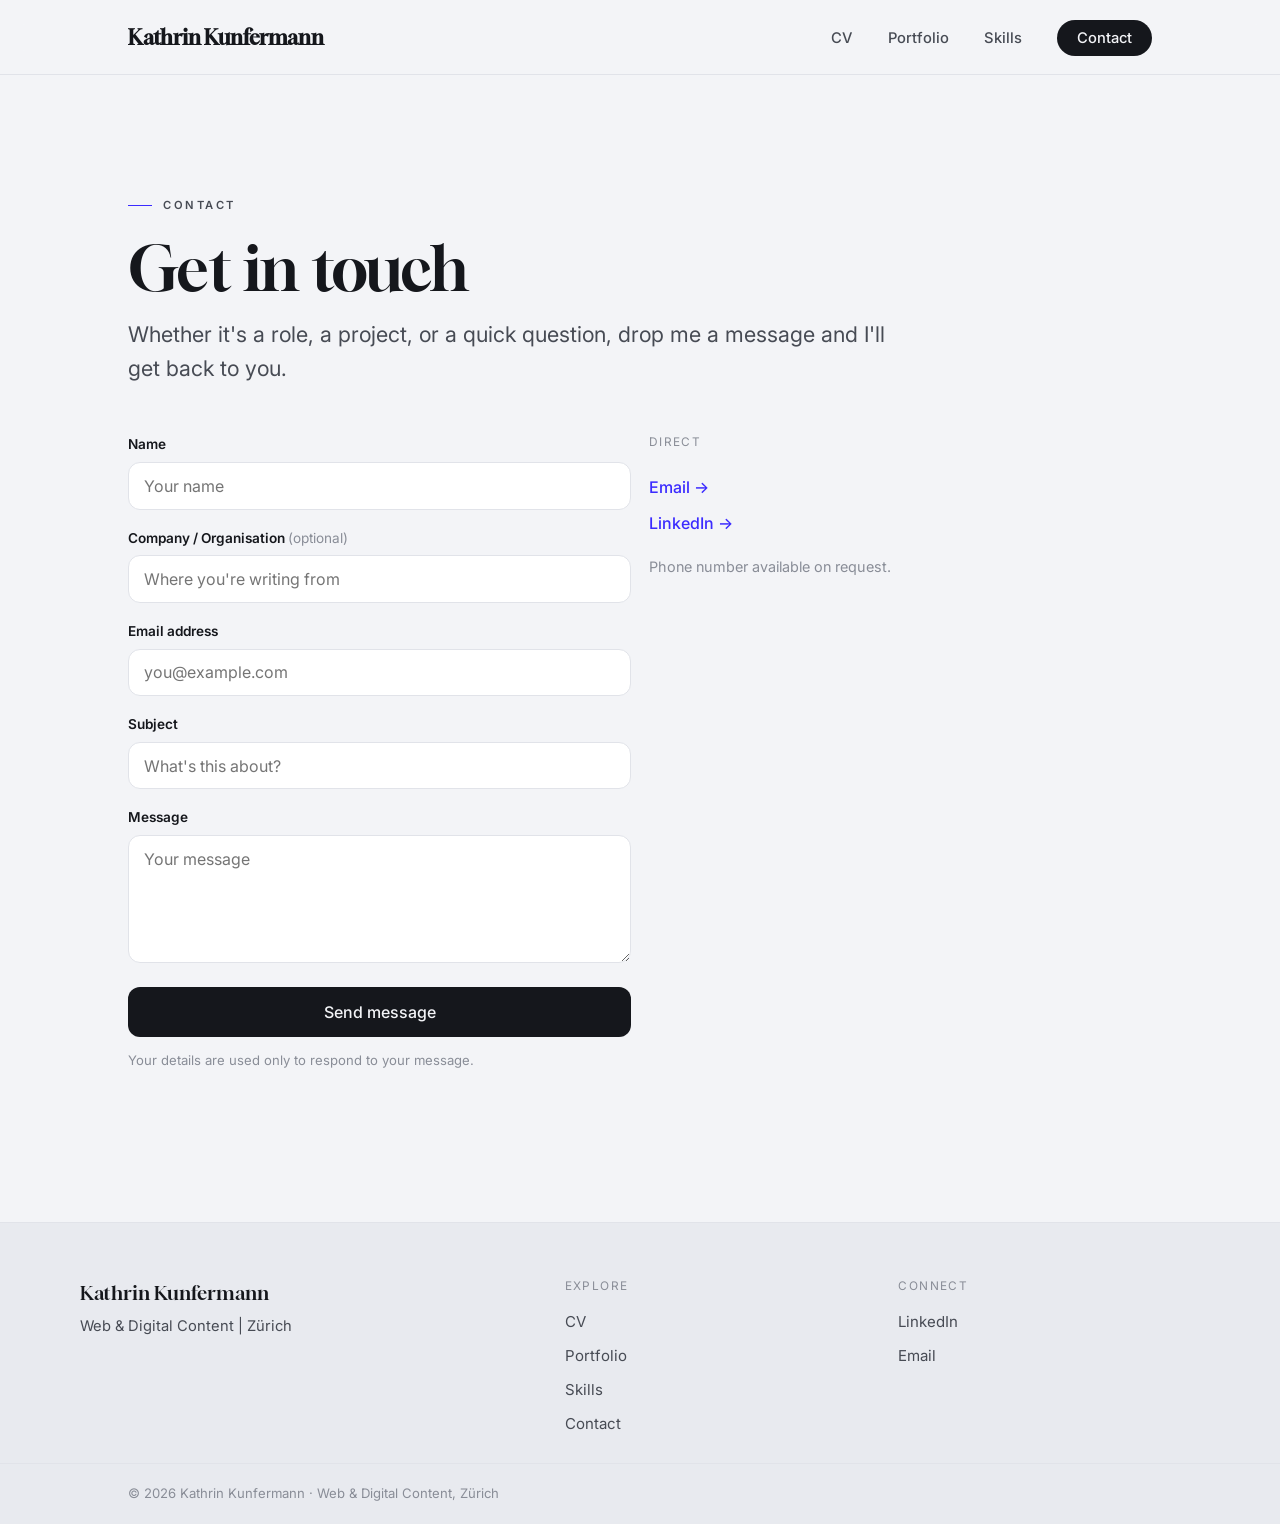
==== commit f8ea29a2: "Portfolio subpage, nav reorder, hover skills, animated language bars, edu links, contact tweaks, CTA" ====
--- a/contact/index.html
+++ b/contact/index.html
@@ -14,6 +14,7 @@
       <button class="menu-btn" aria-label="Menu"><span></span><span></span><span></span></button>
       <ul class="nav-links">
         <li><a href="/cv/">CV</a></li>
+        <li><a href="/portfolio/">Portfolio</a></li>
         <li><a href="/skills/">Skills</a></li>
         <li><a class="nav-cta active" href="/contact/">Contact</a></li>
       </ul>
@@ -59,17 +60,6 @@
                 <textarea id="message" name="message" rows="5" placeholder="Your message" required></textarea>
               </div>
 
-              <div class="field">
-                <label for="source">How did you find me? <span class="opt">(optional)</span></label>
-                <select id="source" name="source">
-                  <option value="">Select…</option>
-                  <option>LinkedIn</option>
-                  <option>Job board</option>
-                  <option>Direct application</option>
-                  <option>Other</option>
-                </select>
-              </div>
-
               <button type="submit" class="btn-submit" id="submit-btn">Send message</button>
               <p class="privacy">Your details are used only to respond to your message.</p>
               <p class="form-status" id="status" role="status" aria-live="polite"></p>
@@ -83,7 +73,7 @@
 
           <aside class="contact-aside reveal">
             <p class="footer-col-label">Direct</p>
-            <a href="mailto:kathrin.kunfermann@gmail.com">kathrin.kunfermann@gmail.com</a>
+            <a href="mailto:kathrin.kunfermann@gmail.com">Email →</a>
             <a href="https://www.linkedin.com/" target="_blank" rel="noopener">LinkedIn →</a>
             <p style="color:var(--ink-3); font-size:0.9rem; margin-top:0.6rem;">Phone number available on request.</p>
           </aside>
@@ -102,6 +92,7 @@
         <p class="footer-col-label">Explore</p>
         <ul class="footer-links">
           <li><a href="/cv/">CV</a></li>
+          <li><a href="/portfolio/">Portfolio</a></li>
           <li><a href="/skills/">Skills</a></li>
           <li><a href="/contact/">Contact</a></li>
         </ul>
--- a/style.css
+++ b/style.css
@@ -162,7 +162,9 @@
 
 /* ---------- Education / two-column ---------- */
 .grid-2 { display: grid; grid-template-columns: 1fr 1fr; gap: 1.1rem; }
-.mini-card { border: 1px solid var(--line); background: var(--paper); border-radius: var(--radius); padding: 1.5rem 1.7rem; }
+.mini-card { display: block; color: inherit; border: 1px solid var(--line); background: var(--paper); border-radius: var(--radius); padding: 1.5rem 1.7rem; transition: transform .2s, box-shadow .2s, border-color .2s; }
+a.mini-card:hover { transform: translateY(-3px); box-shadow: 0 14px 34px rgba(20,20,30,0.08); border-color: var(--accent); }
+a.mini-card .deg::after { content: " ↗"; font-size: 0.8em; color: var(--accent); }
 .mini-card .deg { font-family: var(--serif); font-weight: 500; font-size: 1.15rem; }
 .mini-card .school { color: var(--ink-2); }
 .mini-card .when { font-size: 0.85rem; color: var(--ink-3); margin-top: 0.2rem; }
@@ -173,10 +175,22 @@
 .skill-card { border: 1px solid var(--line); background: var(--paper); border-radius: var(--radius); padding: clamp(1.4rem, 3vw, 2rem); }
 .skill-card h3 { font-size: 1.25rem; margin-bottom: 1rem; }
 .tags { display: flex; flex-wrap: wrap; gap: 0.45rem; }
-.tag { font-size: 0.85rem; color: var(--ink-2); background: var(--bg-2); border: 1px solid var(--line); padding: 0.35rem 0.8rem; border-radius: 999px; }
-.tag.lead { background: var(--accent); color: #fff; border-color: var(--accent); font-weight: 500; }
+.tag { font-size: 0.85rem; color: var(--ink-2); background: var(--bg-2); border: 1px solid var(--line); padding: 0.35rem 0.8rem; border-radius: 999px; cursor: default; transition: background .18s, color .18s, border-color .18s, transform .12s; }
+.tag:hover { background: var(--accent); color: #fff; border-color: var(--accent); transform: translateY(-1px); }
+.tag.lead { font-weight: 500; }
 .langs { display: flex; flex-wrap: wrap; gap: 0.7rem 1.8rem; }
 .lang { font-size: 1rem; } .lang b { font-weight: 600; } .lang span { color: var(--ink-3); }
+
+/* Animated language bars */
+.lang-bars { display: grid; grid-template-columns: 1fr 1fr; gap: clamp(1.4rem, 4vw, 2.6rem) clamp(2rem, 6vw, 4rem); margin-top: 1.4rem; }
+.lang-bar { display: flex; flex-direction: column; gap: 0.6rem; }
+.lang-bar-head { display: flex; align-items: baseline; justify-content: space-between; }
+.lang-name { font-family: var(--serif); font-size: clamp(1.2rem, 2.6vw, 1.6rem); }
+.lang-level { font-size: 0.82rem; letter-spacing: 0.06em; text-transform: uppercase; color: var(--ink-3); font-weight: 500; }
+.lang-track { height: 12px; border-radius: 999px; background: var(--bg-2); border: 1px solid var(--line); overflow: hidden; }
+.lang-fill { height: 100%; width: 0; border-radius: 999px; background: linear-gradient(90deg, var(--accent), var(--accent-dark)); transition: width 1.4s cubic-bezier(.2,.7,.2,1); }
+.reveal.in .lang-fill { width: var(--lvl); }
+@media (max-width: 620px) { .lang-bars { grid-template-columns: 1fr; } }
 @media (max-width: 760px) { .skill-grid { grid-template-columns: 1fr; } }
 
 /* ---------- Contact form ---------- */
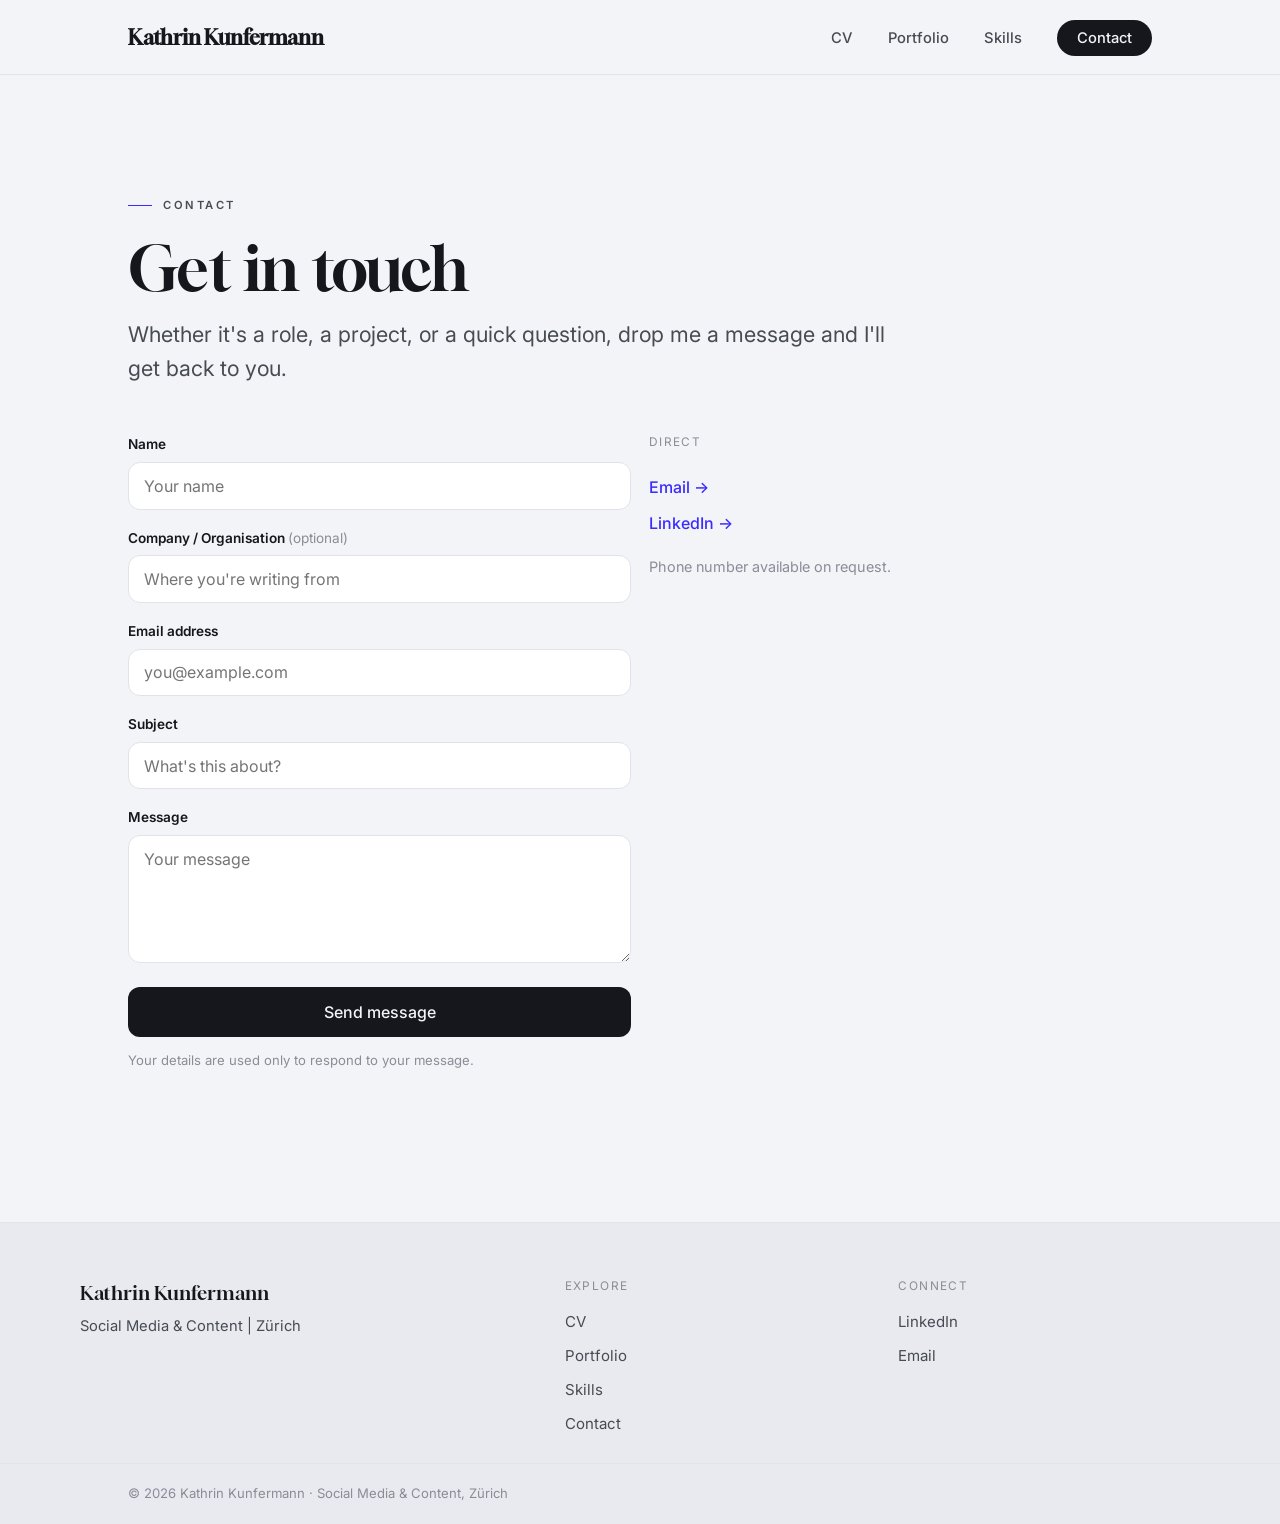
==== commit bc648486: "Retarget site to On social-media role; align content with CV; swap CV download" ====
--- a/contact/index.html
+++ b/contact/index.html
@@ -2,9 +2,10 @@
 <html lang="en">
 <head>
 <meta charset="UTF-8" />
+<meta name="robots" content="noindex, nofollow" />
 <meta name="viewport" content="width=device-width, initial-scale=1.0" />
 <title>Contact · Kathrin Kunfermann</title>
-<meta name="description" content="Get in touch with Kathrin Kunfermann, Web & Digital Content Manager, Zürich." />
+<meta name="description" content="Get in touch with Kathrin Kunfermann, Social Media Specialist and content storyteller, Zürich." />
 <link rel="stylesheet" href="/style.css" />
 </head>
 <body>
@@ -86,7 +87,7 @@
     <div class="wrap footer-grid">
       <div>
         <h4>Kathrin Kunfermann</h4>
-        <p class="tagline">Web &amp; Digital Content&nbsp;|&nbsp;Zürich</p>
+        <p class="tagline">Social Media &amp; Content&nbsp;|&nbsp;Zürich</p>
       </div>
       <div>
         <p class="footer-col-label">Explore</p>
@@ -105,7 +106,7 @@
         </ul>
       </div>
     </div>
-    <div class="footer-bottom"><div class="wrap">© 2026 Kathrin Kunfermann · Web &amp; Digital Content, Zürich</div></div>
+    <div class="footer-bottom"><div class="wrap">© 2026 Kathrin Kunfermann · Social Media &amp; Content, Zürich</div></div>
   </footer>
 
   <script src="/app.js"></script>
--- a/style.css
+++ b/style.css
@@ -66,12 +66,14 @@
 .hero-meta .spacer { margin-left: auto; }
 .hero h1 { font-size: clamp(3rem, 11vw, 7.4rem); font-weight: 400; letter-spacing: -0.005em; line-height: 1; }
 .hero h1 em { font-style: italic; color: var(--accent); }
-.hero-body { display: grid; grid-template-columns: 1fr 0.7fr; gap: clamp(2rem, 6vw, 4rem); align-items: end; margin-top: clamp(2rem, 5vw, 3.2rem); }
+.hero-body { display: grid; grid-template-columns: 1fr 0.92fr; gap: clamp(2rem, 6vw, 4.5rem); align-items: center; margin-top: clamp(2rem, 5vw, 3.2rem); }
 .hero .role { font-family: var(--sans); font-size: clamp(0.95rem, 2vw, 1.12rem); color: var(--ink); font-weight: 600; margin: 0 0 1.2rem; letter-spacing: 0.01em; }
 .hero .role span { color: var(--ink-3); margin: 0 0.5rem; font-weight: 400; }
 .hero .summary { font-size: clamp(1.05rem, 2.2vw, 1.22rem); color: var(--ink-2); max-width: 56ch; margin-bottom: 2rem; }
-.portrait { width: 100%; max-width: 360px; aspect-ratio: 4/5; object-fit: cover; border-radius: var(--radius); justify-self: end; filter: grayscale(100%) contrast(1.02); box-shadow: 0 24px 60px rgba(24,25,27,0.18); }
-@media (max-width: 800px) { .hero-body { grid-template-columns: 1fr; align-items: start; } .portrait { max-width: 260px; order: -1; justify-self: start; } .hero-meta .spacer { display: none; } }
+.portrait-wrap { position: relative; justify-self: end; width: 100%; max-width: 480px; }
+.portrait-wrap::before { content: ""; position: absolute; inset: 0; transform: translate(20px, 20px); border-radius: var(--radius); background: var(--accent); z-index: 0; }
+.portrait { position: relative; z-index: 1; display: block; width: 100%; aspect-ratio: 4/5; object-fit: cover; border-radius: var(--radius); box-shadow: 0 30px 70px rgba(24,25,27,0.22); }
+@media (max-width: 800px) { .hero-body { grid-template-columns: 1fr; align-items: start; } .portrait-wrap { max-width: 360px; order: -1; justify-self: start; } .portrait-wrap::before { transform: translate(14px, 14px); } .hero-meta .spacer { display: none; } }
 
 .cta-row { display: flex; flex-wrap: wrap; gap: 0.8rem; }
 .btn { display: inline-flex; align-items: center; gap: 0.5rem; font-weight: 500; font-size: 0.98rem; padding: 0.9rem 1.6rem; border-radius: 999px; transition: background .2s, transform .12s, border-color .2s, color .2s; }
